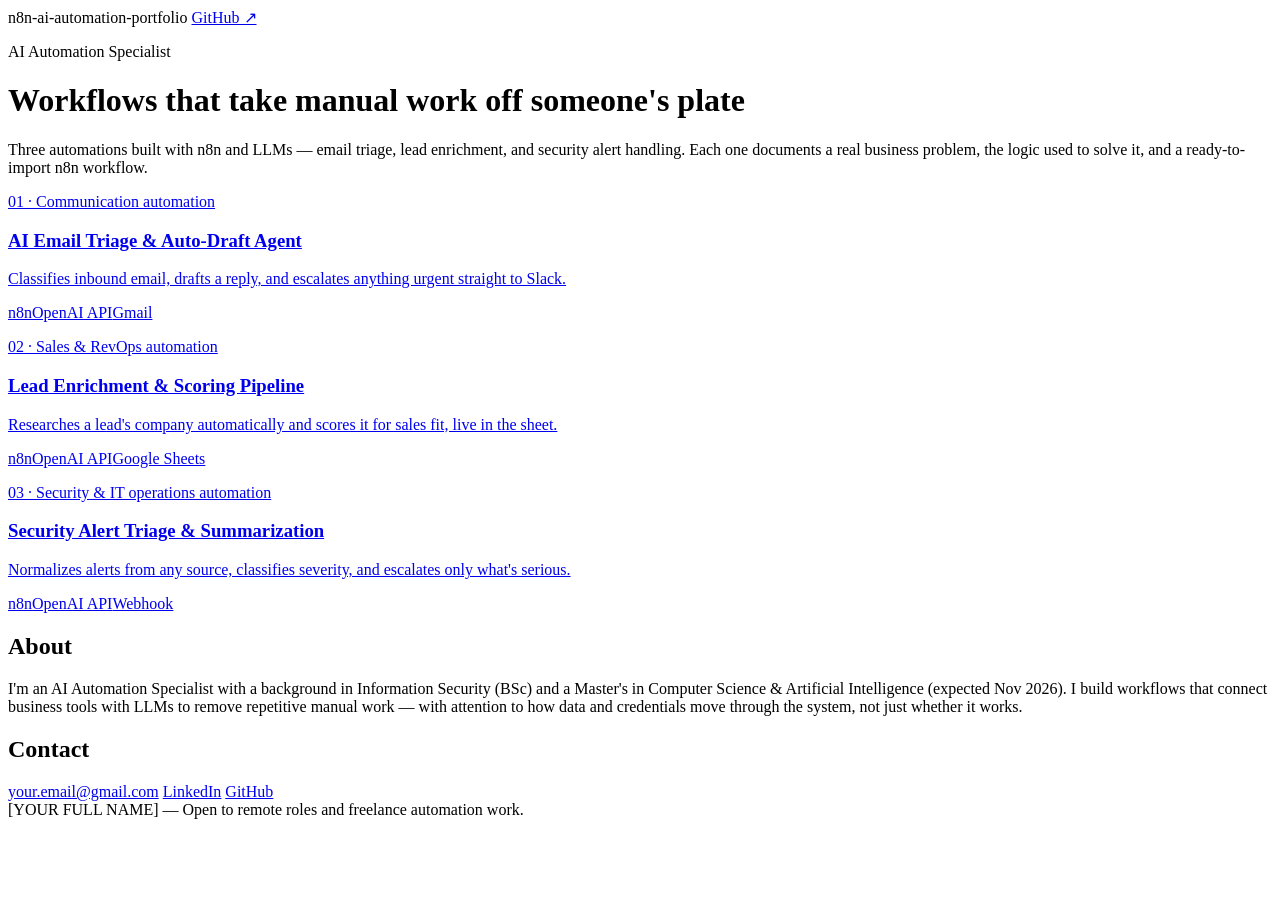
==== index.html @ 6b77b9f2 "Add files via upload" ====
<!DOCTYPE html>
<html lang="en">
<head>
<meta charset="UTF-8">
<meta name="viewport" content="width=device-width, initial-scale=1.0">
<title>AI Automation Portfolio — [YOUR FULL NAME]</title>
<meta name="description" content="Three n8n + LLM automation workflows for email triage, lead enrichment, and security alert handling.">
<link rel="stylesheet" href="./assets/style.css">
<style>
  :root{ --accent:#4A4A44; --accent-soft:#E7E5DE; }
  .card:nth-child(1):hover{ border-color:#B8792A; }
  .card:nth-child(2):hover{ border-color:#3F7A54; }
  .card:nth-child(3):hover{ border-color:#A6303B; }
</style>
</head>
<body>

<div class="topbar">
  <div class="wrap">
    <span class="brand">n8n-ai-automation-portfolio</span>
    <a href="https://github.com/YOUR_GITHUB_USERNAME/n8n-ai-automation-portfolio">GitHub ↗</a>
  </div>
</div>

<div class="wrap">

  <div class="hero">
    <p class="kicker">AI Automation Specialist</p>
    <h1>Workflows that take manual work off someone's plate</h1>
    <p class="subtitle">Three automations built with n8n and LLMs — email triage, lead enrichment, and security alert handling. Each one documents a real business problem, the logic used to solve it, and a ready-to-import n8n workflow.</p>
  </div>

  <section style="margin-bottom:16px;">
    <div class="card-grid">

      <a class="card" href="./projects/01-email-triage-agent/index.html">
        <p class="card-num">01 · Communication automation</p>
        <h3>AI Email Triage & Auto-Draft Agent</h3>
        <p>Classifies inbound email, drafts a reply, and escalates anything urgent straight to Slack.</p>
        <div class="tags">
          <span class="tag">n8n</span><span class="tag">OpenAI API</span><span class="tag">Gmail</span>
        </div>
      </a>

      <a class="card" href="./projects/02-lead-enrichment-pipeline/index.html">
        <p class="card-num">02 · Sales & RevOps automation</p>
        <h3>Lead Enrichment & Scoring Pipeline</h3>
        <p>Researches a lead's company automatically and scores it for sales fit, live in the sheet.</p>
        <div class="tags">
          <span class="tag">n8n</span><span class="tag">OpenAI API</span><span class="tag">Google Sheets</span>
        </div>
      </a>

      <a class="card" href="./projects/03-security-alert-triage/index.html">
        <p class="card-num">03 · Security & IT operations automation</p>
        <h3>Security Alert Triage & Summarization</h3>
        <p>Normalizes alerts from any source, classifies severity, and escalates only what's serious.</p>
        <div class="tags">
          <span class="tag">n8n</span><span class="tag">OpenAI API</span><span class="tag">Webhook</span>
        </div>
      </a>

    </div>
  </section>

  <section>
    <h2>About</h2>
    <p>I'm an AI Automation Specialist with a background in Information Security (BSc) and a Master's in Computer Science & Artificial Intelligence (expected Nov 2026). I build workflows that connect business tools with LLMs to remove repetitive manual work — with attention to how data and credentials move through the system, not just whether it works.</p>
  </section>

  <section>
    <h2>Contact</h2>
    <div class="links">
      <a href="mailto:your.email@gmail.com">your.email@gmail.com</a>
      <a href="https://linkedin.com/in/YOUR_LINKEDIN">LinkedIn</a>
      <a href="https://github.com/YOUR_GITHUB_USERNAME">GitHub</a>
    </div>
  </section>

</div>

<footer>
  <div class="wrap">
    [YOUR FULL NAME] — Open to remote roles and freelance automation work.
  </div>
</footer>

</body>
</html>
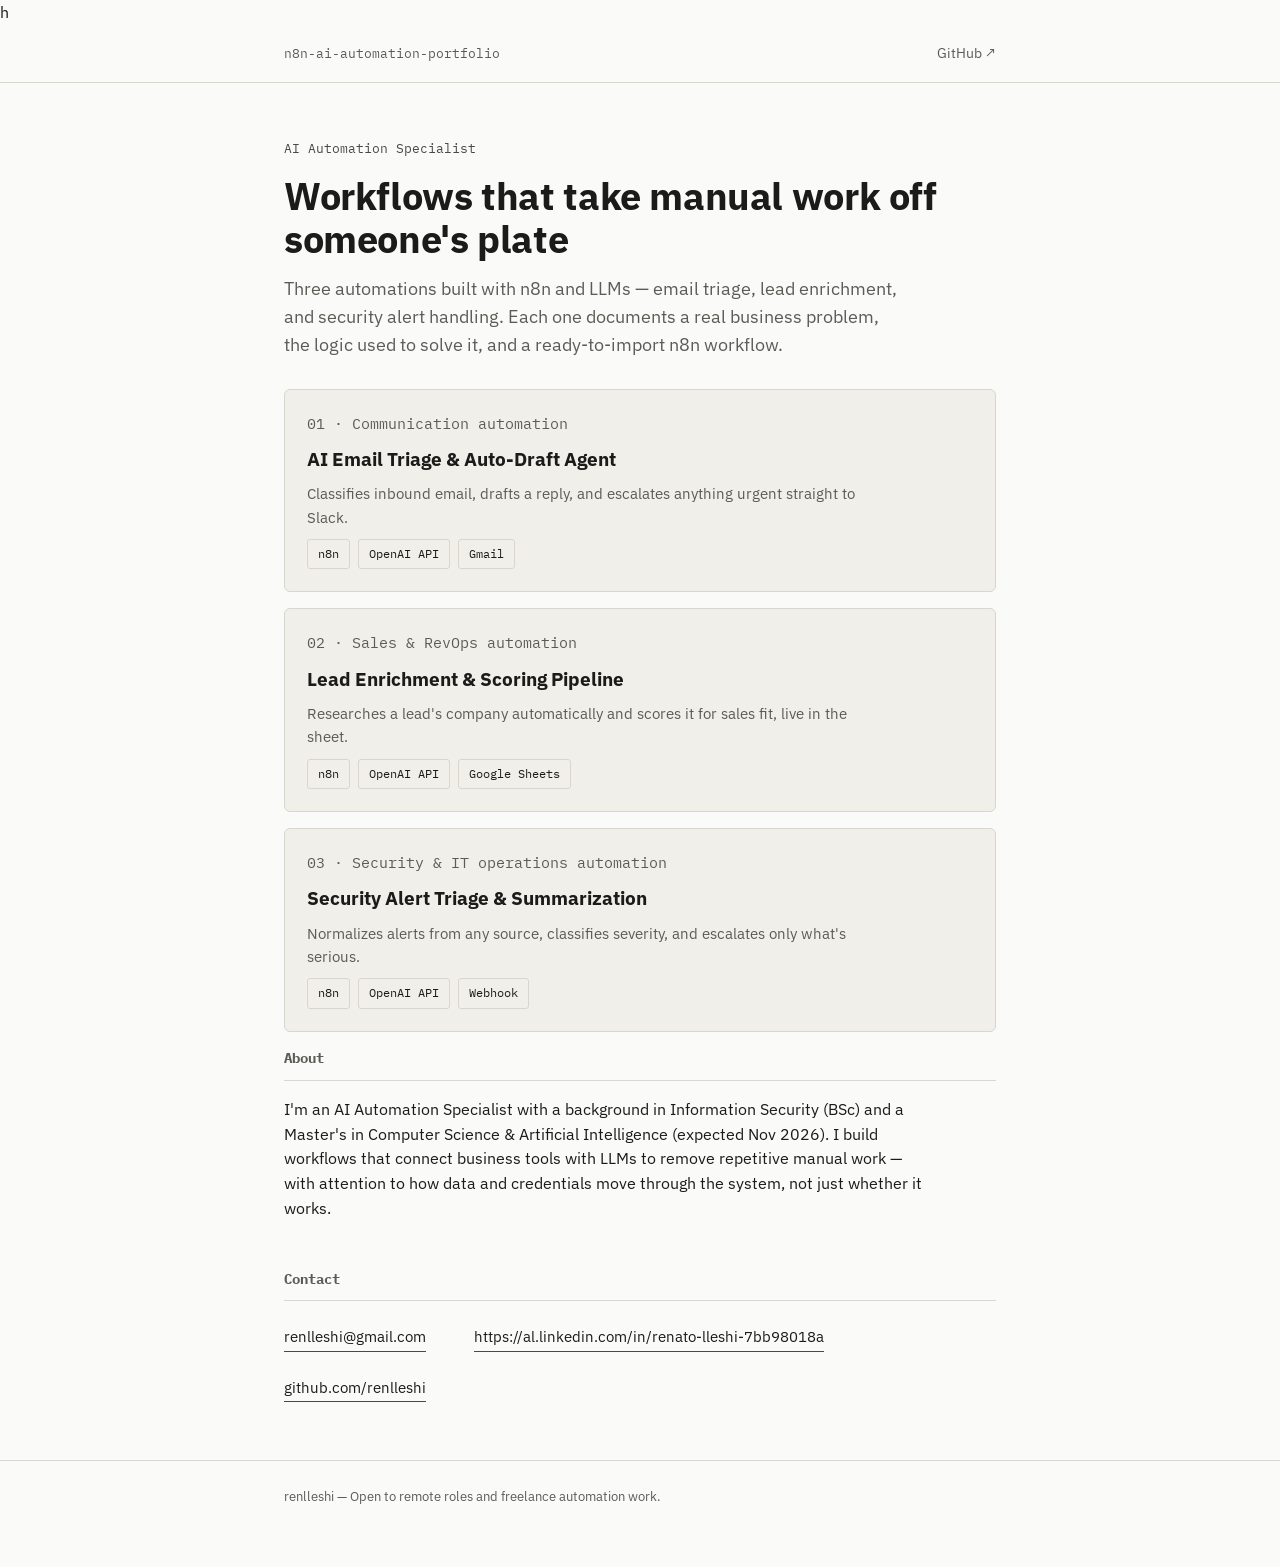
==== commit 35fd67d0: "Update index.html" ====
--- a/index.html
+++ b/index.html
@@ -1,9 +1,9 @@
-<!DOCTYPE html>
+h<!DOCTYPE html>
 <html lang="en">
 <head>
 <meta charset="UTF-8">
 <meta name="viewport" content="width=device-width, initial-scale=1.0">
-<title>AI Automation Portfolio — [YOUR FULL NAME]</title>
+<title>AI Automation Portfolio — renlleshi</title>
 <meta name="description" content="Three n8n + LLM automation workflows for email triage, lead enrichment, and security alert handling.">
 <link rel="stylesheet" href="./assets/style.css">
 <style>
@@ -71,9 +71,9 @@
   <section>
     <h2>Contact</h2>
     <div class="links">
-      <a href="mailto:your.email@gmail.com">your.email@gmail.com</a>
-      <a href="https://linkedin.com/in/YOUR_LINKEDIN">LinkedIn</a>
-      <a href="https://github.com/YOUR_GITHUB_USERNAME">GitHub</a>
+      <a href="mailto:your.email@gmail.com">renlleshi@gmail.com</a>
+      <a href="https://linkedin.com/in/YOUR_LINKEDIN">https://al.linkedin.com/in/renato-lleshi-7bb98018a</a>
+      <a href="https://github.com/YOUR_GITHUB_USERNAME">github.com/renlleshi</a>
     </div>
   </section>
 
@@ -81,7 +81,7 @@
 
 <footer>
   <div class="wrap">
-    [YOUR FULL NAME] — Open to remote roles and freelance automation work.
+    renlleshi — Open to remote roles and freelance automation work.
   </div>
 </footer>
 
--- a/assets/style.css
+++ b/assets/style.css
@@ -0,0 +1,269 @@
+@import url('https://fonts.googleapis.com/css2?family=IBM+Plex+Sans:wght@400;500;600;700&family=IBM+Plex+Mono:wght@400;500&display=swap');
+
+:root{
+  --bg:#FAFAF8;
+  --surface:#F1EFEA;
+  --surface-line:#E4E1D9;
+  --ink:#1B1C19;
+  --ink-soft:#5B5C55;
+  --border:#D9D6CC;
+  --accent:#B0432B;
+  --accent-soft:#F1DAD3;
+}
+
+*{box-sizing:border-box;}
+
+html{scroll-behavior:smooth;}
+
+body{
+  margin:0;
+  background:var(--bg);
+  color:var(--ink);
+  font-family:'IBM Plex Sans', -apple-system, sans-serif;
+  line-height:1.55;
+  -webkit-font-smoothing:antialiased;
+}
+
+.wrap{
+  max-width:760px;
+  margin:0 auto;
+  padding:0 24px;
+}
+
+/* ---- top bar ---- */
+.topbar{
+  border-bottom:1px solid var(--border);
+  padding:18px 0;
+}
+.topbar .wrap{
+  display:flex;
+  justify-content:space-between;
+  align-items:center;
+  gap:16px;
+}
+.topbar a{
+  color:var(--ink-soft);
+  text-decoration:none;
+  font-size:14px;
+}
+.topbar a:hover{ color:var(--accent); }
+.topbar .brand{
+  font-family:'IBM Plex Mono', monospace;
+  font-size:13px;
+  color:var(--ink-soft);
+}
+
+/* ---- hero ---- */
+.hero{
+  padding:56px 0 8px;
+}
+.kicker{
+  font-family:'IBM Plex Mono', monospace;
+  font-size:13px;
+  color:var(--accent);
+  margin:0 0 14px;
+}
+h1{
+  font-size:clamp(28px, 4vw, 38px);
+  line-height:1.15;
+  margin:0 0 14px;
+  font-weight:700;
+  letter-spacing:-0.01em;
+}
+.subtitle{
+  font-size:18px;
+  color:var(--ink-soft);
+  max-width:56ch;
+  margin:0 0 22px;
+}
+.tags{
+  display:flex;
+  flex-wrap:wrap;
+  gap:8px;
+  margin-bottom:44px;
+}
+.tag{
+  font-family:'IBM Plex Mono', monospace;
+  font-size:12px;
+  color:var(--ink);
+  border:1px solid var(--border);
+  border-radius:3px;
+  padding:5px 10px;
+  background:var(--surface);
+}
+
+/* ---- diagram ---- */
+.diagram{
+  background:var(--surface);
+  border:1px solid var(--surface-line);
+  border-radius:6px;
+  padding:32px 20px;
+  margin-bottom:56px;
+  overflow-x:auto;
+}
+.diagram-row{
+  display:flex;
+  align-items:stretch;
+  gap:0;
+  min-width:max-content;
+}
+.node{
+  font-family:'IBM Plex Mono', monospace;
+  font-size:12.5px;
+  border:1.5px solid var(--ink);
+  background:var(--bg);
+  padding:10px 14px;
+  border-radius:4px;
+  white-space:nowrap;
+  display:flex;
+  align-items:center;
+  min-height:38px;
+}
+.node.accent{
+  border-color:var(--accent);
+  background:var(--accent-soft);
+}
+.arrow{
+  display:flex;
+  align-items:center;
+  padding:0 10px;
+  color:var(--ink-soft);
+  font-size:16px;
+}
+.branch-col{
+  display:flex;
+  flex-direction:column;
+  gap:10px;
+  justify-content:center;
+}
+.branch-note{
+  font-family:'IBM Plex Mono', monospace;
+  font-size:11px;
+  color:var(--ink-soft);
+  margin-top:6px;
+  text-align:center;
+}
+
+/* ---- sections ---- */
+section{
+  margin-bottom:48px;
+}
+h2{
+  font-size:14px;
+  font-family:'IBM Plex Mono', monospace;
+  color:var(--ink-soft);
+  text-transform:none;
+  margin:0 0 16px;
+  padding-bottom:10px;
+  border-bottom:1px solid var(--border);
+}
+section p{
+  font-size:16px;
+  color:var(--ink);
+  max-width:64ch;
+}
+
+/* ---- numbered steps ---- */
+.steps{
+  list-style:none;
+  margin:0;
+  padding:0;
+  border-left:1.5px solid var(--border);
+}
+.steps li{
+  position:relative;
+  padding:2px 0 26px 28px;
+}
+.steps li::before{
+  content: attr(data-n);
+  position:absolute;
+  left:-11px;
+  top:0;
+  width:20px;
+  height:20px;
+  border-radius:50%;
+  background:var(--bg);
+  border:1.5px solid var(--accent);
+  color:var(--accent);
+  font-family:'IBM Plex Mono', monospace;
+  font-size:11px;
+  display:flex;
+  align-items:center;
+  justify-content:center;
+}
+.steps li:last-child{ padding-bottom:0; }
+.step-title{
+  font-weight:600;
+  margin:0 0 4px;
+  font-size:15.5px;
+}
+.step-desc{
+  color:var(--ink-soft);
+  font-size:15px;
+  max-width:60ch;
+}
+
+/* ---- footer / links ---- */
+.links{
+  display:flex;
+  flex-wrap:wrap;
+  gap:14px 24px;
+  padding-top:8px;
+}
+.links a{
+  color:var(--ink);
+  text-decoration:none;
+  font-size:15px;
+  border-bottom:1px solid var(--accent);
+  padding-bottom:2px;
+  margin:0 24px 10px 0;
+  display:inline-block;
+}
+.links a:hover{ color:var(--accent); }
+
+footer{
+  border-top:1px solid var(--border);
+  padding:26px 0 60px;
+  color:var(--ink-soft);
+  font-size:13px;
+}
+
+/* ---- landing page cards ---- */
+.card-grid{
+  display:flex;
+  flex-direction:column;
+  gap:16px;
+}
+.card{
+  border:1px solid var(--border);
+  border-radius:6px;
+  padding:22px 22px;
+  text-decoration:none;
+  color:var(--ink);
+  display:block;
+  background:var(--surface);
+  transition:border-color .15s ease;
+}
+.card:hover{ border-color:var(--accent); }
+.card-num{
+  font-family:'IBM Plex Mono', monospace;
+  font-size:12px;
+  color:var(--ink-soft);
+  margin:0 0 6px;
+}
+.card h3{
+  margin:0 0 8px;
+  font-size:19px;
+}
+.card p{
+  margin:0 0 10px;
+  color:var(--ink-soft);
+  font-size:15px;
+}
+.card .tags{ margin-bottom:0; }
+
+@media (max-width:600px){
+  .diagram-row{ flex-direction:column; }
+  .arrow{ transform:rotate(90deg); padding:6px 0; align-self:center; }
+  .branch-col{ flex-direction:row; flex-wrap:wrap; }
+}
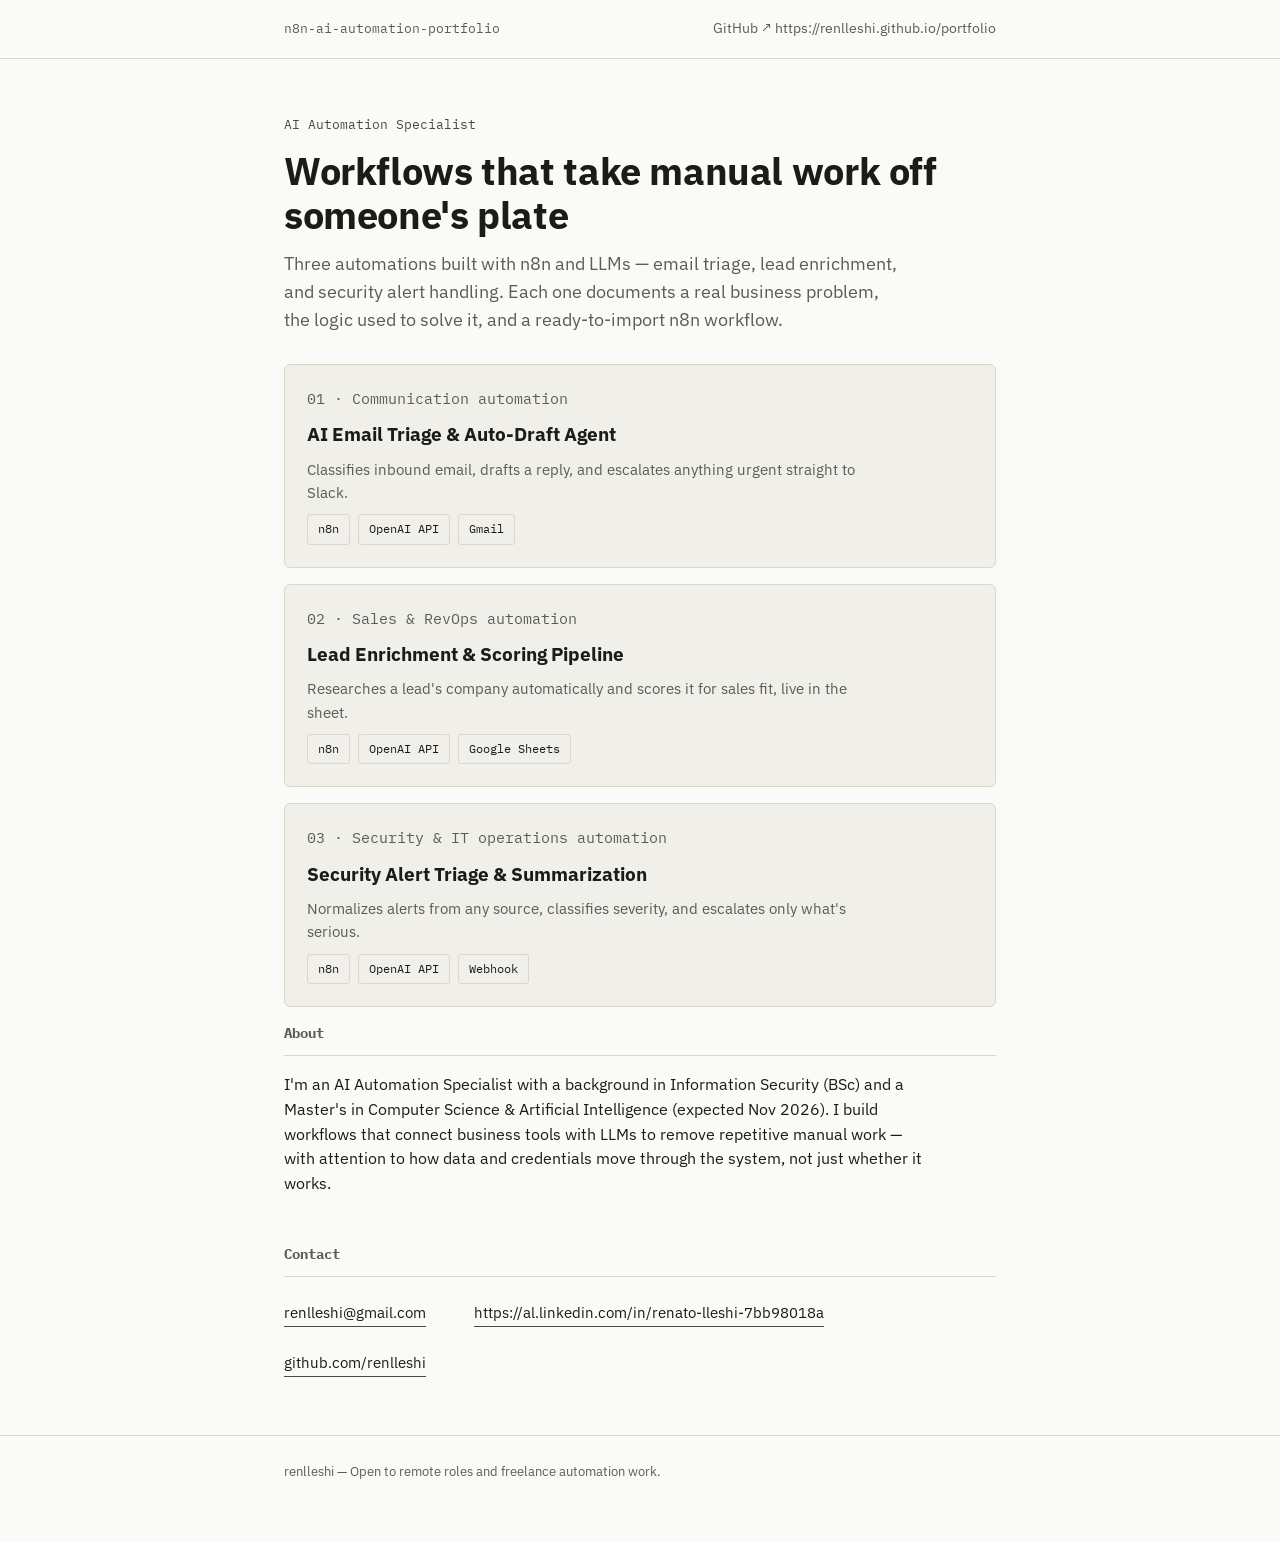
==== commit 24ab702f: "Update index.html" ====
--- a/index.html
+++ b/index.html
@@ -1,4 +1,4 @@
-h<!DOCTYPE html>
+<!DOCTYPE html>
 <html lang="en">
 <head>
 <meta charset="UTF-8">
@@ -18,7 +18,7 @@
 <div class="topbar">
   <div class="wrap">
     <span class="brand">n8n-ai-automation-portfolio</span>
-    <a href="https://github.com/YOUR_GITHUB_USERNAME/n8n-ai-automation-portfolio">GitHub ↗</a>
+    <a href="https://github.com/YOUR_GITHUB_USERNAME/n8n-ai-automation-portfolio">GitHub ↗ https://renlleshi.github.io/portfolio</a>
   </div>
 </div>
 
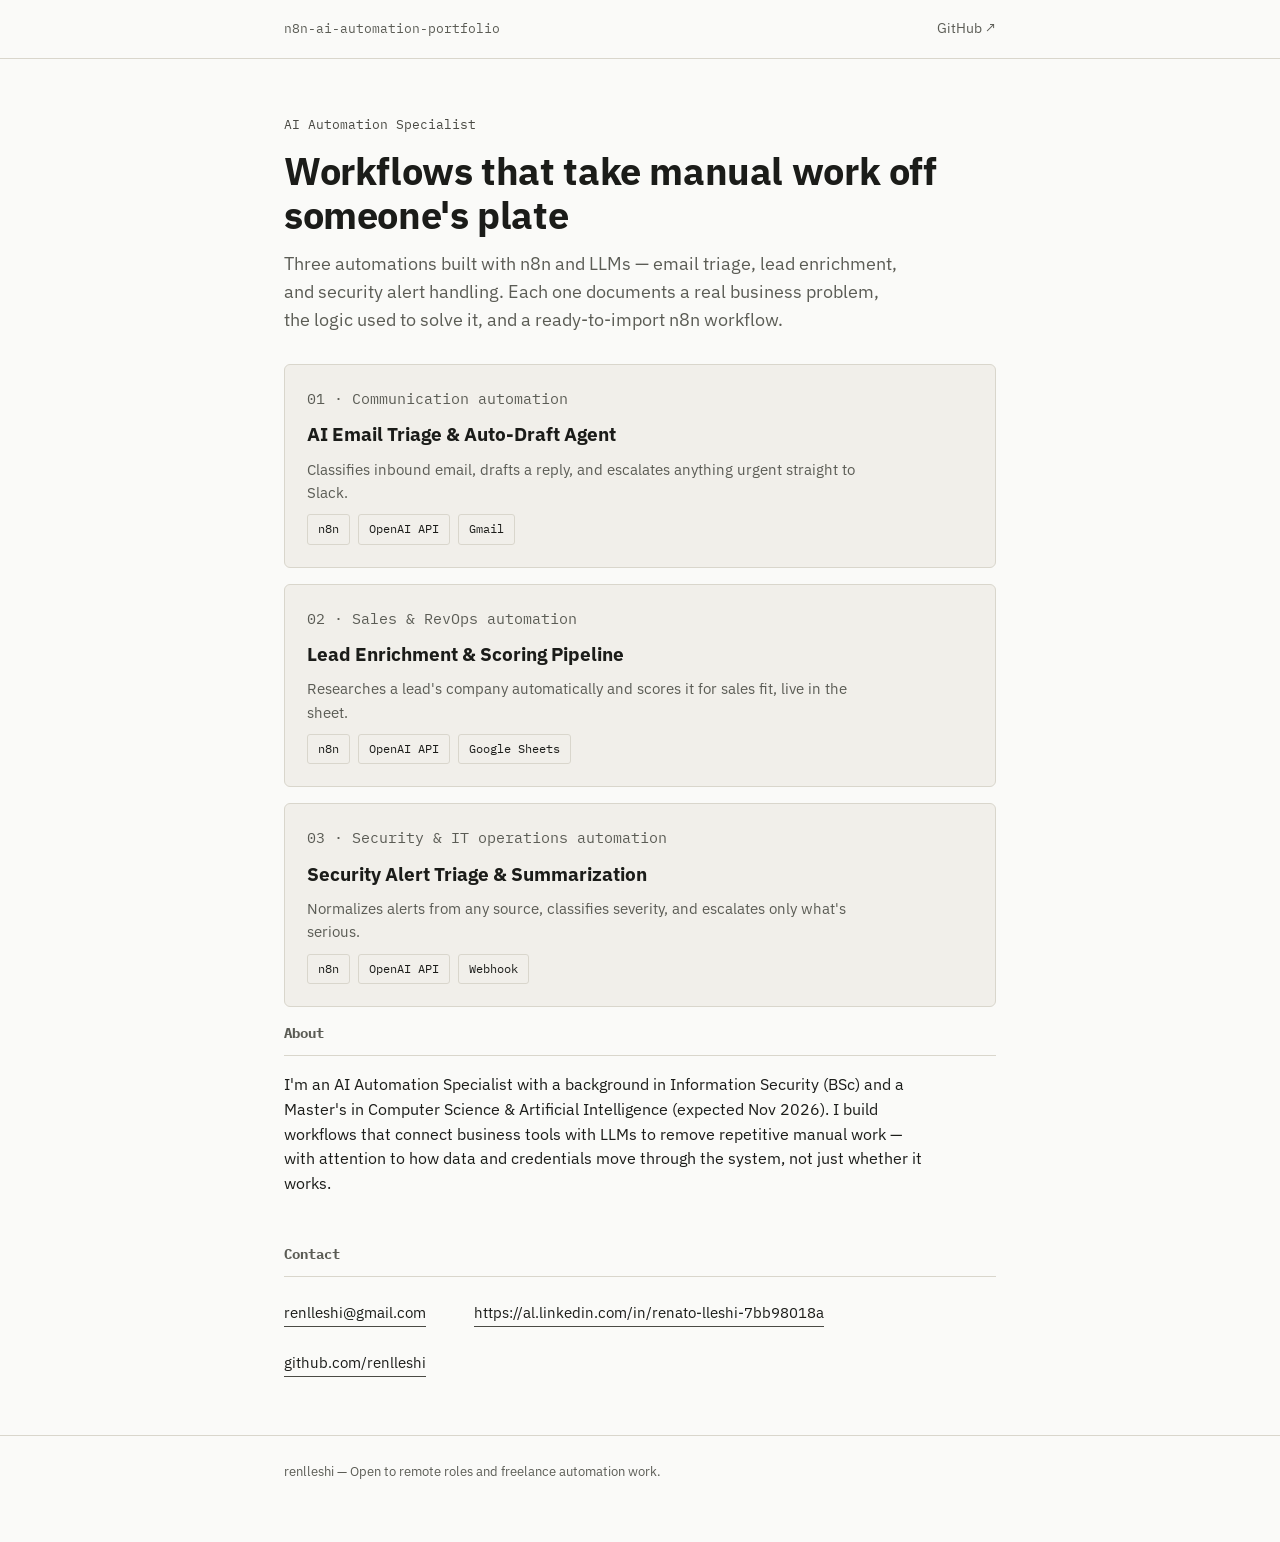
==== commit 3477e957: "Update index.html" ====
--- a/index.html
+++ b/index.html
@@ -18,7 +18,7 @@
 <div class="topbar">
   <div class="wrap">
     <span class="brand">n8n-ai-automation-portfolio</span>
-    <a href="https://github.com/YOUR_GITHUB_USERNAME/n8n-ai-automation-portfolio">GitHub ↗ https://renlleshi.github.io/portfolio</a>
+    <a href="https://github.com/renlleshi/n8n-ai-automation-portfolio">GitHub ↗</a>
   </div>
 </div>
 
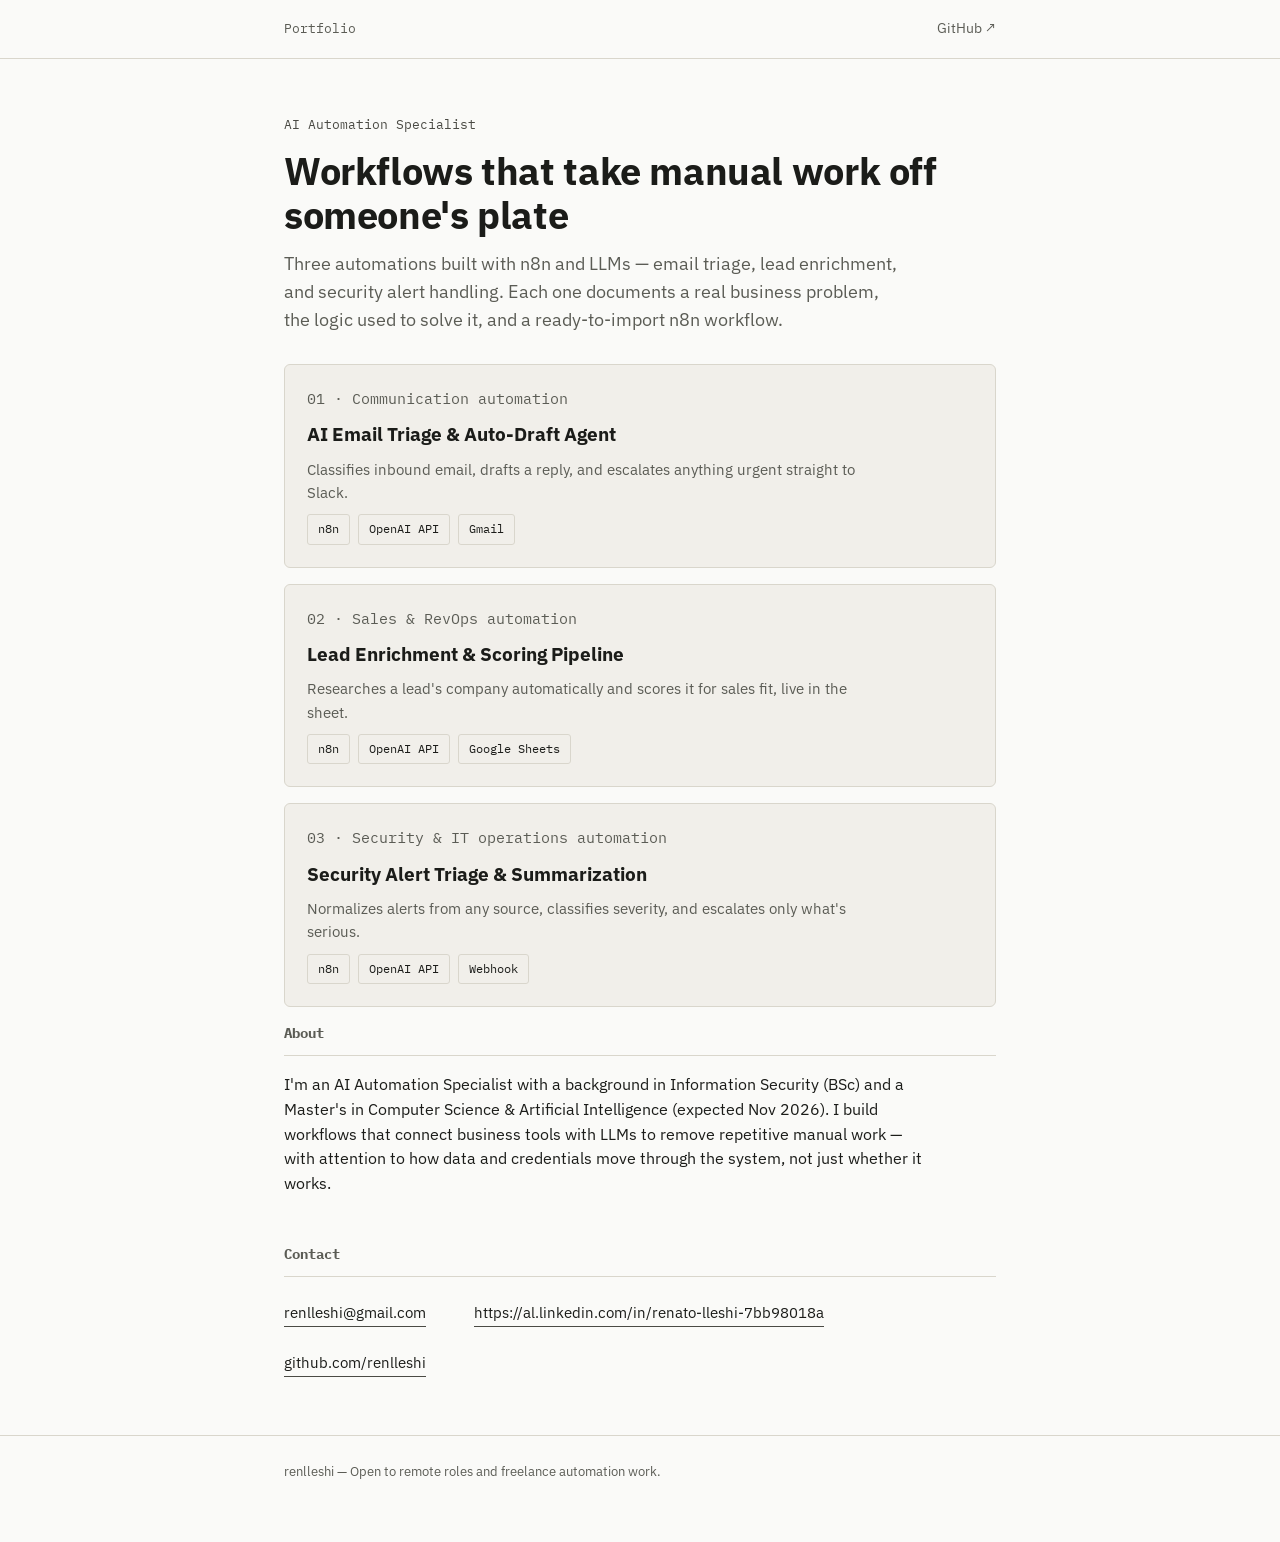
==== commit a36ffd85: "Update index.html" ====
--- a/index.html
+++ b/index.html
@@ -17,8 +17,8 @@
 
 <div class="topbar">
   <div class="wrap">
-    <span class="brand">n8n-ai-automation-portfolio</span>
-    <a href="https://github.com/renlleshi/n8n-ai-automation-portfolio">GitHub ↗</a>
+    <span class="brand">Portfolio</span>
+    <a href="https://renlleshi.github.io/portfolio">GitHub ↗</a>
   </div>
 </div>
 
